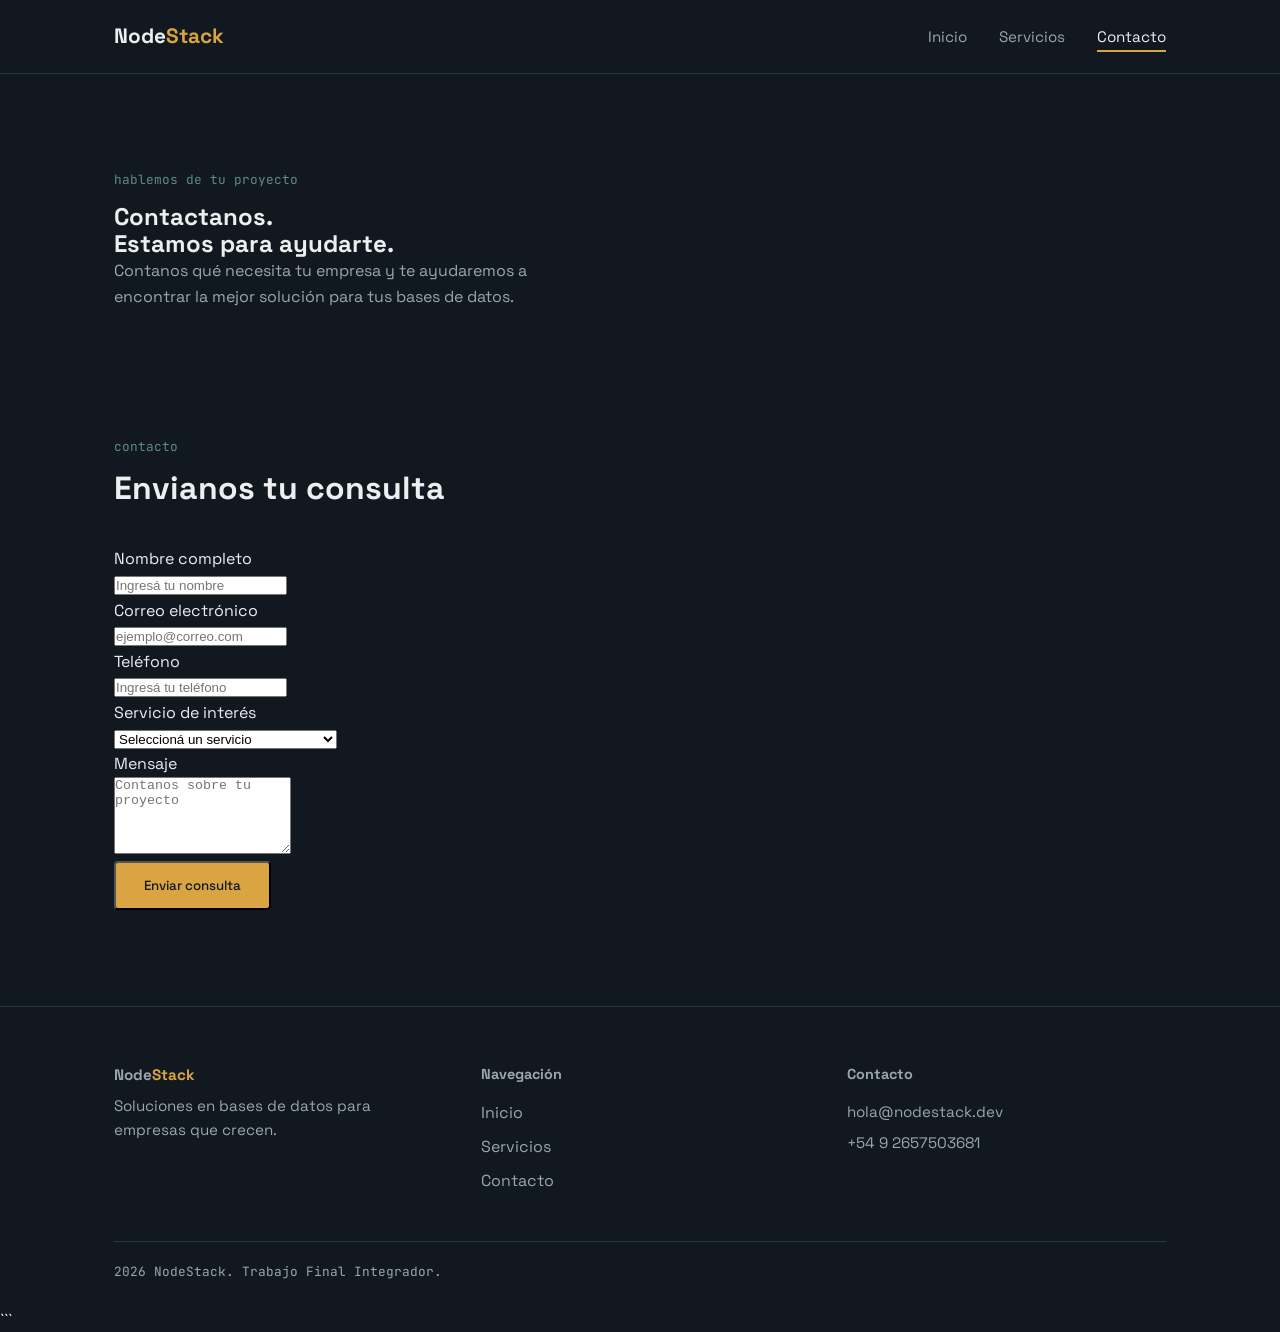
==== contacto.html @ 42f4f709 "Agrego contacto.html" ====
<!DOCTYPE html>
<html lang="es">
<head>
  <meta charset="UTF-8">
  <meta name="viewport" content="width=device-width, initial-scale=1.0">

  <title>Contacto — NodeStack</title>

  <link rel="preconnect" href="https://fonts.googleapis.com">
  <link rel="preconnect" href="https://fonts.gstatic.com" crossorigin>

  <link href="https://fonts.googleapis.com/css2?family=Space+Grotesk:wght@400;500;700&family=JetBrains+Mono:wght@400;500&display=swap" rel="stylesheet">

  <link rel="stylesheet" href="styles.css">
</head>

<body>

  <header class="site-header">
    <div class="container header-row">

      <a href="index.html" class="logo">Node<span>Stack</span></a>

      <nav class="main-nav">
        <ul>
          <li><a href="index.html">Inicio</a></li>
          <li><a href="servicios.html">Servicios</a></li>
          <li><a href="contacto.html" class="active">Contacto</a></li>
        </ul>
      </nav>

    </div>
  </header>

  <main>

    <section class="hero">
      <div class="container">

        <p class="eyebrow">hablemos de tu proyecto</p>

        <h1>Contactanos.<br>Estamos para ayudarte.</h1>

        <p class="hero-desc">
          Contanos qué necesita tu empresa y te ayudaremos a encontrar
          la mejor solución para tus bases de datos.
        </p>

      </div>
    </section>

    <section class="services-teaser">
      <div class="container">

        <p class="eyebrow">contacto</p>

        <h2>Envianos tu consulta</h2>

        <form id="contact-form">

          <p>
            <label for="nombre">Nombre completo</label><br>
            <input
              type="text"
              id="nombre"
              name="nombre"
              placeholder="Ingresá tu nombre"
              required
            >
          </p>

          <p>
            <label for="email">Correo electrónico</label><br>
            <input
              type="email"
              id="email"
              name="email"
              placeholder="ejemplo@correo.com"
              required
            >
          </p>

          <p>
            <label for="telefono">Teléfono</label><br>
            <input
              type="tel"
              id="telefono"
              name="telefono"
              placeholder="Ingresá tu teléfono"
              required
            >
          </p>

          <p>
            <label for="servicio">Servicio de interés</label><br>
            <select id="servicio" name="servicio" required>
              <option value="">Seleccioná un servicio</option>
              <option value="diseno">Diseño de bases de datos</option>
              <option value="administracion">Administración de bases de datos</option>
              <option value="consultoria">Consultoría y Big Data</option>
              <option value="otro">Otro</option>
            </select>
          </p>

          <p>
            <label for="mensaje">Mensaje</label><br>
            <textarea
              id="mensaje"
              name="mensaje"
              rows="5"
              placeholder="Contanos sobre tu proyecto"
              required
            ></textarea>
          </p>

          <button type="submit" class="btn-primary">
            Enviar consulta
          </button>

        </form>

      </div>
    </section>

  </main>

  <footer class="site-footer">
    <div class="container footer-row">

      <div class="footer-col">
        <p class="logo">Node<span>Stack</span></p>
        <p>Soluciones en bases de datos para empresas que crecen.</p>
      </div>

      <div class="footer-col">
        <h4>Navegación</h4>
        <ul>
          <li><a href="index.html">Inicio</a></li>
          <li><a href="servicios.html">Servicios</a></li>
          <li><a href="contacto.html">Contacto</a></li>
        </ul>
      </div>

      <div class="footer-col">
        <h4>Contacto</h4>
        <p>hola@nodestack.dev</p>
        <p>+54 9 2657503681</p>
      </div>

    </div>

    <div class="container">
      <p class="footer-meta">2026 NodeStack. Trabajo Final Integrador.</p>
    </div>
  </footer>

</body>
</html>
```
---- styles.css ----
/*    NodeStack — hoja de estilos */

:root {
  --bg: #12181F;
  --panel: #1B232D;
  --panel-light: #232D39;
  --text: #EDEEF0;
  --text-muted: #9BA5B0;
  --accent: #D9A441;
  --accent-2: #5B8C87;
  --border: #2A3440;

  --font-display: 'Space Grotesk', sans-serif;
  --font-mono: 'JetBrains Mono', monospace;
}

* {
  box-sizing: border-box;
  margin: 0;
  padding: 0;
}

body {
  background-color: var(--bg);
  color: var(--text);
  font-family: var(--font-display);
  line-height: 1.6;
  font-size: 16px;
}

h1, h2, h3 {
  font-family: var(--font-display);
  font-weight: 700;
  line-height: 1.15;
}

a {
  color: inherit;
  text-decoration: none;
}

ul {
  list-style: none;
}

img {
  max-width: 100%;
  display: block;
}

.container {
  max-width: 1100px;
  margin: 0 auto;
  padding: 0 24px;
}

.eyebrow {
  font-family: var(--font-mono);
  font-size: 0.8rem;
  color: var(--accent-2);
  margin-bottom: 12px;
}

/* ---------- Header ---------- */

.site-header {
  border-bottom: 1px solid var(--border);
  position: sticky;
  top: 0;
  background-color: var(--bg);
  z-index: 10;
}

.header-row {
  display: flex;
  justify-content: space-between;
  align-items: center;
  padding-top: 20px;
  padding-bottom: 20px;
}

.logo {
  font-size: 1.3rem;
  font-weight: 700;
}

.logo span {
  color: var(--accent);
}

.main-nav ul {
  display: flex;
  gap: 32px;
}

.main-nav a {
  font-size: 0.95rem;
  color: var(--text-muted);
  padding-bottom: 4px;
  border-bottom: 2px solid transparent;
}

.main-nav a:hover,
.main-nav a.active {
  color: var(--text);
  border-bottom-color: var(--accent);
}

/* ---------- Hero ---------- */

.hero {
  padding: 96px 0;
}

.hero-row {
  display: flex;
  align-items: center;
  gap: 64px;
}

.hero-text {
  flex: 1 1 480px;
}

.hero-text h1 {
  font-size: 2.8rem;
  margin-bottom: 24px;
}

.hero-desc {
  color: var(--text-muted);
  max-width: 46ch;
  margin-bottom: 32px;
}

.btn-primary,
.btn-secondary {
  display: inline-block;
  font-family: var(--font-display);
  font-weight: 500;
  padding: 14px 28px;
  border-radius: 4px;
}

.btn-primary {
  background-color: var(--accent);
  color: var(--bg);
}

.btn-primary:hover {
  background-color: #c7943c;
}

.btn-secondary {
  border: 1px solid var(--border);
  color: var(--text);
  margin-top: 40px;
}

.btn-secondary:hover {
  border-color: var(--accent);
  color: var(--accent);
}

/* "tabla" decorativa del hero */

.hero-table {
  flex: 1 1 380px;
  background-color: var(--panel);
  border: 1px solid var(--border);
  border-radius: 6px;
  overflow: hidden;
  font-family: var(--font-mono);
  font-size: 0.85rem;
}

.table-header,
.table-row {
  display: flex;
  padding: 14px 20px;
}

.table-header {
  background-color: var(--panel-light);
  color: var(--text-muted);
  border-bottom: 1px solid var(--border);
}

.table-row {
  border-bottom: 1px solid var(--border);
}

.table-row:last-child {
  border-bottom: none;
}

.table-header span,
.table-row span {
  flex: 1;
}

.ok {
  color: var(--accent-2);
}

.pending {
  color: var(--accent);
}

/* ---------- Carrusel ---------- */

.carousel-section {
  padding: 32px 0 96px;
}

.carousel {
  position: relative;
  overflow: hidden;
  border-radius: 6px;
  border: 1px solid var(--border);
}

.carousel-track {
  display: flex;
  transition: transform 0.4s ease;
}

.slide {
  min-width: 100%;
  position: relative;
}

.slide img {
  width: 100%;
  height: 380px;
  object-fit: cover;
  background-color: var(--panel);
}

.slide figcaption {
  position: absolute;
  bottom: 0;
  left: 0;
  right: 0;
  padding: 16px 24px;
  background: linear-gradient(transparent, rgba(0,0,0,0.6));
  font-size: 0.95rem;
}

.carousel-btn {
  position: absolute;
  top: 50%;
  transform: translateY(-50%);
  background-color: rgba(18, 24, 31, 0.75);
  border: 1px solid var(--border);
  color: var(--text);
  width: 40px;
  height: 40px;
  border-radius: 50%;
  cursor: pointer;
  font-size: 1.1rem;
}

.carousel-btn:hover {
  border-color: var(--accent);
  color: var(--accent);
}

.carousel-btn.prev {
  left: 16px;
}

.carousel-btn.next {
  right: 16px;
}

/* ---------- Servicios (teaser) ---------- */

.services-teaser {
  padding-bottom: 96px;
}

.services-teaser h2 {
  font-size: 2rem;
  margin-bottom: 40px;
}

.services-row {
  display: flex;
  gap: 24px;
  flex-wrap: wrap;
  margin-bottom: 8px;
}

.service-card {
  flex: 1 1 280px;
  background-color: var(--panel);
  border: 1px solid var(--border);
  border-radius: 6px;
  padding: 28px;
}

.service-tag {
  font-family: var(--font-mono);
  font-size: 0.75rem;
  color: var(--accent);
  border: 1px solid var(--accent);
  padding: 2px 8px;
  border-radius: 3px;
}

.service-card h3 {
  font-size: 1.15rem;
  margin: 16px 0 10px;
}

.service-card p {
  color: var(--text-muted);
  font-size: 0.95rem;
}

/* ---------- Footer ---------- */

.site-footer {
  border-top: 1px solid var(--border);
  padding-top: 56px;
  padding-bottom: 24px;
}

.footer-row {
  display: flex;
  gap: 48px;
  flex-wrap: wrap;
  margin-bottom: 40px;
}

.footer-col {
  flex: 1 1 200px;
}

.footer-col h4 {
  font-size: 0.9rem;
  margin-bottom: 14px;
  color: var(--text-muted);
}

.footer-col p {
  color: var(--text-muted);
  font-size: 0.95rem;
  margin-bottom: 6px;
}

.footer-col ul li {
  margin-bottom: 8px;
}

.footer-col ul a {
  color: var(--text-muted);
}

.footer-col ul a:hover {
  color: var(--accent);
}

.footer-meta {
  font-family: var(--font-mono);
  font-size: 0.8rem;
  color: var(--text-muted);
  border-top: 1px solid var(--border);
  padding-top: 20px;
}

/* ---------- Responsive ---------- */

@media (max-width: 800px) {
  .hero-row {
    flex-direction: column;
  }

  .header-row {
    flex-direction: column;
    gap: 12px;
  }

  .main-nav ul {
    gap: 20px;
  }

  .hero-text h1 {
    font-size: 2.1rem;
  }
}
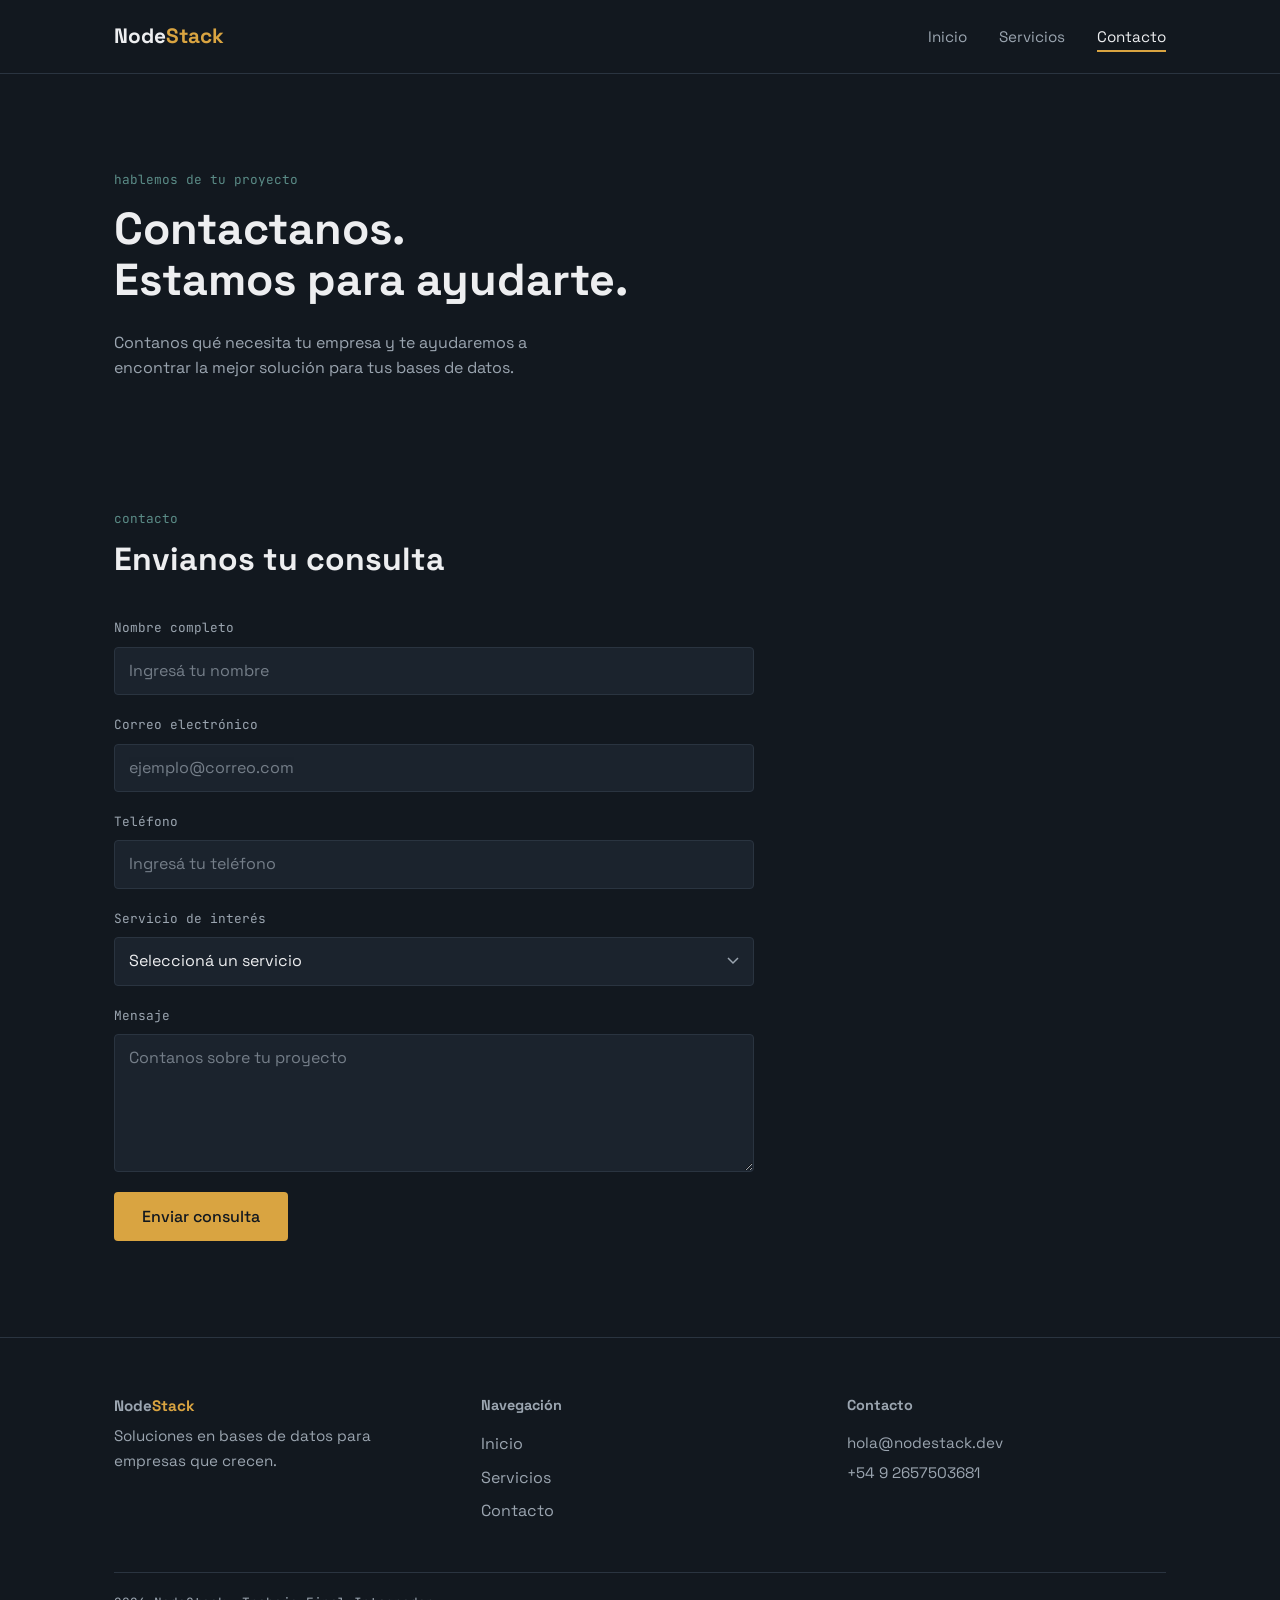
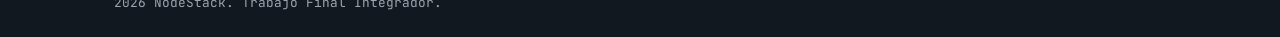
==== commit 266b6261: "se realizan correcciones se corrige js, css, carrusel, contacto" ====
--- a/contacto.html
+++ b/contacto.html
@@ -1,15 +1,18 @@
 <!DOCTYPE html>
 <html lang="es">
+
 <head>
   <meta charset="UTF-8">
   <meta name="viewport" content="width=device-width, initial-scale=1.0">
 
   <title>Contacto — NodeStack</title>
-
+  <link rel="icon" href="data:,">
   <link rel="preconnect" href="https://fonts.googleapis.com">
   <link rel="preconnect" href="https://fonts.gstatic.com" crossorigin>
 
-  <link href="https://fonts.googleapis.com/css2?family=Space+Grotesk:wght@400;500;700&family=JetBrains+Mono:wght@400;500&display=swap" rel="stylesheet">
+  <link
+    href="https://fonts.googleapis.com/css2?family=Space+Grotesk:wght@400;500;700&family=JetBrains+Mono:wght@400;500&display=swap"
+    rel="stylesheet">
 
   <link rel="stylesheet" href="styles.css">
 </head>
@@ -56,62 +59,40 @@
 
         <h2>Envianos tu consulta</h2>
 
-        <form id="contact-form">
+        <form id="contact-form" novalidate>
 
-          <p>
-            <label for="nombre">Nombre completo</label><br>
-            <input
-              type="text"
-              id="nombre"
-              name="nombre"
-              placeholder="Ingresá tu nombre"
-              required
-            >
-          </p>
+          <div class="form-group">
+            <label for="nombre">Nombre completo</label>
+            <input type="text" id="nombre" name="nombre" placeholder="Ingresá tu nombre" autocomplete="name" required>
+          </div>
 
-          <p>
-            <label for="email">Correo electrónico</label><br>
-            <input
-              type="email"
-              id="email"
-              name="email"
-              placeholder="ejemplo@correo.com"
-              required
-            >
-          </p>
+          <div class="form-group">
+            <label for="email">Correo electrónico</label>
+            <input type="email" id="email" name="email" placeholder="ejemplo@correo.com" autocomplete="email" required>
+          </div>
 
-          <p>
-            <label for="telefono">Teléfono</label><br>
-            <input
-              type="tel"
-              id="telefono"
-              name="telefono"
-              placeholder="Ingresá tu teléfono"
-              required
-            >
-          </p>
+          <div class="form-group">
+            <label for="telefono">Teléfono</label>
+            <input type="tel" id="telefono" name="telefono" placeholder="Ingresá tu teléfono" autocomplete="tel"
+              required>
+          </div>
 
-          <p>
-            <label for="servicio">Servicio de interés</label><br>
-            <select id="servicio" name="servicio" required>
+          <div class="form-group">
+            <label for="servicio">Servicio de interés</label>
+            <select id="servicio" name="servicio" autocomplete="off" required>
               <option value="">Seleccioná un servicio</option>
               <option value="diseno">Diseño de bases de datos</option>
               <option value="administracion">Administración de bases de datos</option>
               <option value="consultoria">Consultoría y Big Data</option>
               <option value="otro">Otro</option>
             </select>
-          </p>
+          </div>
 
-          <p>
-            <label for="mensaje">Mensaje</label><br>
-            <textarea
-              id="mensaje"
-              name="mensaje"
-              rows="5"
-              placeholder="Contanos sobre tu proyecto"
-              required
-            ></textarea>
-          </p>
+          <div class="form-group">
+            <label for="mensaje">Mensaje</label>
+            <textarea id="mensaje" name="mensaje" rows="5" placeholder="Contanos sobre tu proyecto" autocomplete="off"
+              required></textarea>
+          </div>
 
           <button type="submit" class="btn-primary">
             Enviar consulta
@@ -153,7 +134,7 @@
       <p class="footer-meta">2026 NodeStack. Trabajo Final Integrador.</p>
     </div>
   </footer>
+  <script src="script.js"></script>
+</body>
 
-</body>
 </html>
-```
--- a/styles.css
+++ b/styles.css
@@ -28,7 +28,9 @@
   font-size: 16px;
 }
 
-h1, h2, h3 {
+h1,
+h2,
+h3 {
   font-family: var(--font-display);
   font-weight: 700;
   line-height: 1.15;
@@ -122,7 +124,7 @@
   flex: 1 1 480px;
 }
 
-.hero-text h1 {
+.hero h1 {
   font-size: 2.8rem;
   margin-bottom: 24px;
 }
@@ -243,7 +245,7 @@
   left: 0;
   right: 0;
   padding: 16px 24px;
-  background: linear-gradient(transparent, rgba(0,0,0,0.6));
+  background: linear-gradient(transparent, rgba(0, 0, 0, 0.6));
   font-size: 0.95rem;
 }
 
@@ -319,6 +321,32 @@
   font-size: 0.95rem;
 }
 
+/* ---------- Lista de servicios ---------- */
+.service-list {
+  margin-top: 18px;
+  padding-top: 18px;
+  border-top: 1px solid var(--border);
+}
+
+.service-list li {
+  position: relative;
+  margin-bottom: 8px;
+  padding-left: 18px;
+  font-size: 0.9rem;
+  color: var(--text-muted);
+}
+
+.service-list li::before {
+  content: "";
+  position: absolute;
+  top: 0.6em;
+  left: 0;
+  width: 6px;
+  height: 6px;
+  border-radius: 50%;
+  background-color: var(--accent-2);
+}
+
 /* ---------- Footer ---------- */
 
 .site-footer {
@@ -370,8 +398,145 @@
   padding-top: 20px;
 }
 
+/* ---------- Formulario de contacto ---------- */
+:root {
+  --error: #e5675b;
+}
+
+#contact-form {
+  max-width: 640px;
+}
+
+.form-group {
+  margin-bottom: 20px;
+}
+
+.form-group label {
+  display: block;
+  margin-bottom: 8px;
+  font-family: var(--font-mono);
+  font-size: 0.8rem;
+  color: var(--text-muted);
+}
+
+#contact-form input,
+#contact-form select,
+#contact-form textarea {
+  display: block;
+  width: 100%;
+  padding: 12px 14px;
+  background-color: var(--panel);
+  border: 1px solid var(--border);
+  border-radius: 4px;
+  color: var(--text);
+  font-family: var(--font-display);
+  font-size: 1rem;
+  line-height: 1.4;
+  transition: border-color 0.2s ease, box-shadow 0.2s ease;
+}
+
+#contact-form ::placeholder {
+  color: var(--text-muted);
+  opacity: 0.7;
+}
+
+#contact-form input:hover,
+#contact-form select:hover,
+#contact-form textarea:hover {
+  border-color: var(--accent-2);
+}
+
+#contact-form input:focus,
+#contact-form select:focus,
+#contact-form textarea:focus {
+  outline: none;
+  border-color: var(--accent);
+  box-shadow: 0 0 0 3px rgba(217, 164, 65, 0.2);
+}
+
+#contact-form textarea {
+  min-height: 130px;
+  resize: vertical;
+}
+
+/* Select con flecha propia, a tono con el tema oscuro */
+#contact-form select {
+  appearance: none;
+  -webkit-appearance: none;
+  padding-right: 40px;
+  cursor: pointer;
+  background-image: url("data:image/svg+xml;utf8,<svg xmlns='http://www.w3.org/2000/svg' width='12' height='8' viewBox='0 0 12 8'><path d='M1 1l5 5 5-5' fill='none' stroke='%239BA5B0' stroke-width='1.5'/></svg>");
+  background-repeat: no-repeat;
+  background-position: right 14px center;
+}
+
+#contact-form select option {
+  background-color: var(--panel);
+  color: var(--text);
+}
+
+/* Estado de error (lo agrega script.js) */
+#contact-form .input-error,
+#contact-form .input-error:hover,
+#contact-form .input-error:focus {
+  border-color: var(--error);
+}
+
+#contact-form .input-error:focus {
+  box-shadow: 0 0 0 3px rgba(229, 103, 91, 0.2);
+}
+
+.field-error {
+  display: block;
+  margin-top: 6px;
+  font-family: var(--font-mono);
+  font-size: 0.8rem;
+  color: var(--error);
+}
+
+/* El botón de envío reutiliza .btn-primary; solo se normaliza como <button> */
+#contact-form .btn-primary {
+  border: none;
+  cursor: pointer;
+  font-size: 1rem;
+}
+
+.form-summary {
+  max-width: 640px;
+  margin-top: 32px;
+  padding: 24px;
+  background-color: var(--panel);
+  border: 1px solid var(--accent-2);
+  border-radius: 6px;
+}
+
+.form-summary h3 {
+  margin-bottom: 8px;
+  font-size: 1.15rem;
+  color: var(--accent-2);
+}
+
+.form-summary dt {
+  margin-top: 14px;
+  font-family: var(--font-mono);
+  font-size: 0.8rem;
+  color: var(--text-muted);
+}
+
+.form-summary dd {
+  margin-top: 2px;
+  white-space: pre-wrap;
+  overflow-wrap: anywhere;
+}
+
+.form-summary .btn-secondary {
+  margin-top: 24px;
+  background: none;
+  font-size: 0.95rem;
+  cursor: pointer;
+}
+
 /* ---------- Responsive ---------- */
-
 @media (max-width: 800px) {
   .hero-row {
     flex-direction: column;
@@ -386,7 +551,7 @@
     gap: 20px;
   }
 
-  .hero-text h1 {
+  .hero h1 {
     font-size: 2.1rem;
   }
-}
+}
